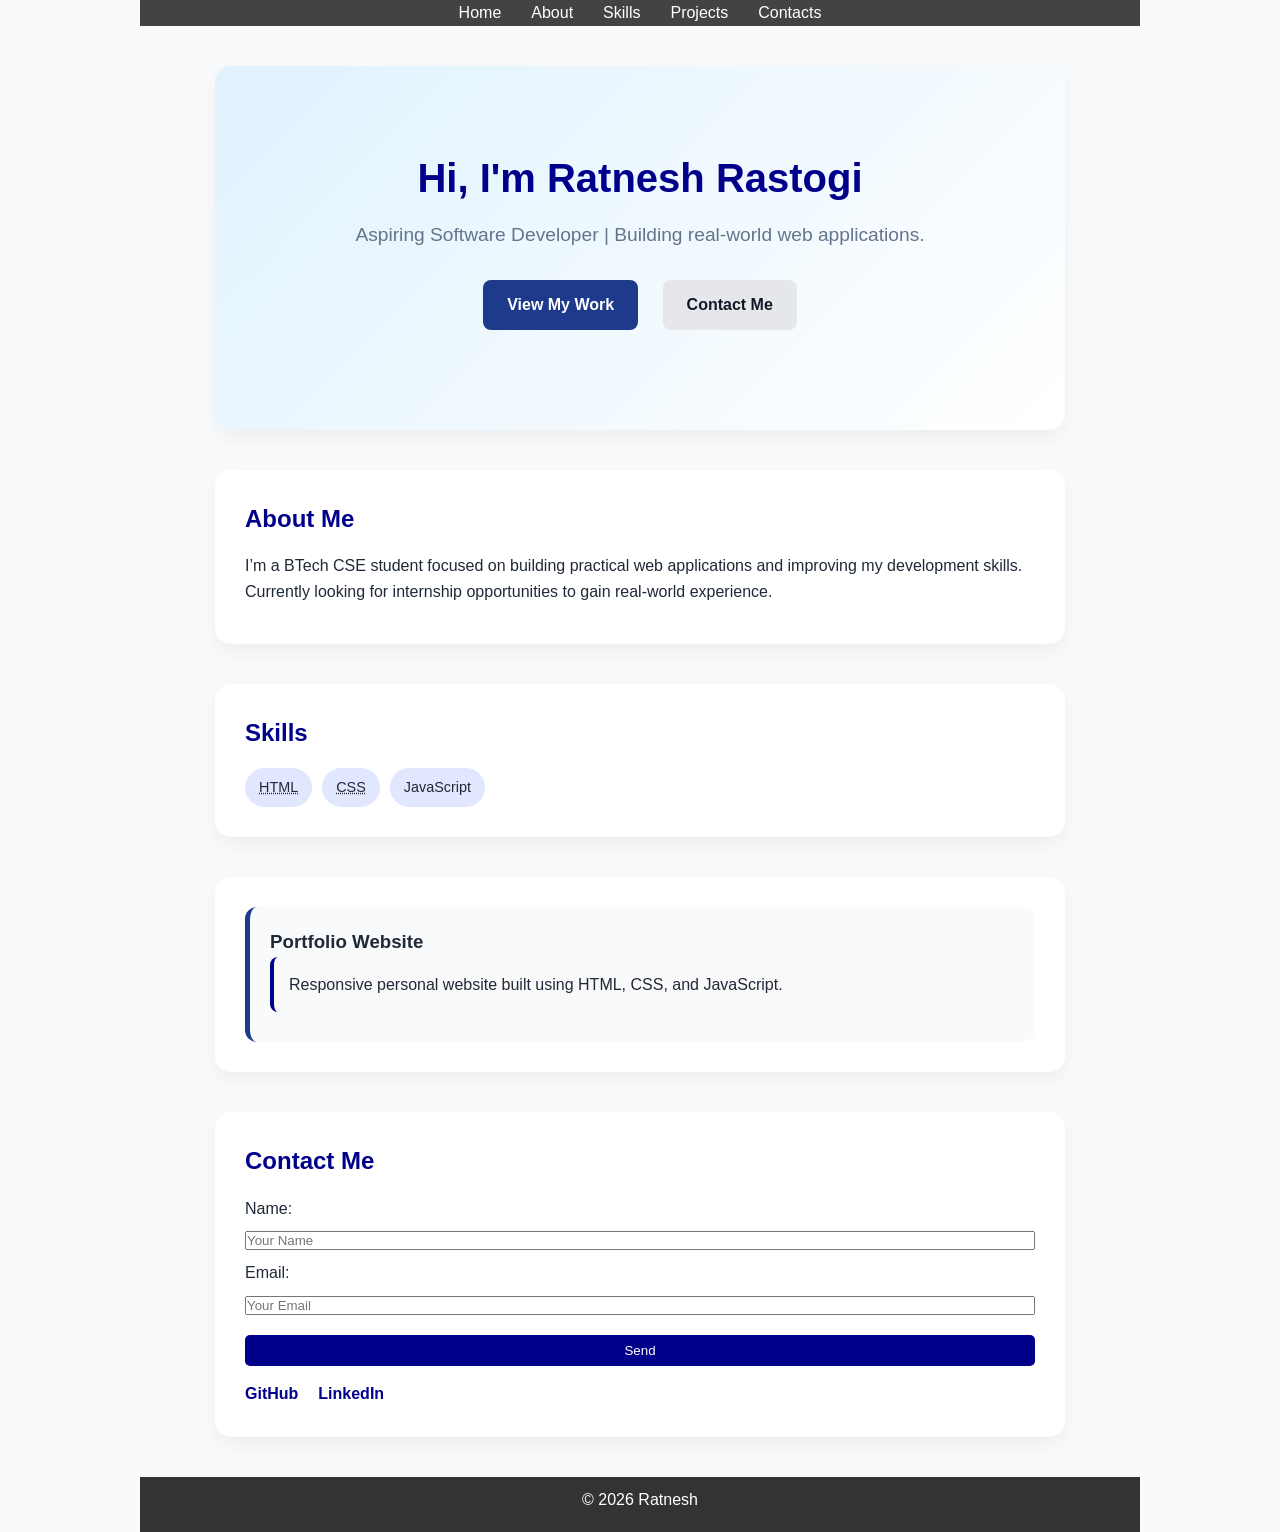
==== index.html @ c602f07c "Add files via upload" ====
<!doctype html>
<html lang="en-US">
    <head>
        <meta charset = UTF-8  />
        <meta name="author" content = "Ratnesh Rastogi"  />
        <meta name="description" content = "This is a Portfolio website. />
        <meta name="viewport" content="width=device-width, initial-scale=1.0" />

        <link rel="stylesheet" href="style.css" />

        <title>My Portfolio</title>


    </head>
    <body>
        <header>
            <nav>
                <a href="#home">Home</a>
                <a href="#about">About</a>
                <a href="#skills">Skills</a>
                <a href="#projects">Projects</a>
                <a href="#contact">Contacts</a>
            </nav>
        </header>

        <main>
            <section id="home">
                <h1>Hi, I'm Ratnesh Rastogi</h1>
                <p>Aspiring Software Developer | Building real-world web applications.</p>

                <a href="#projects" class="cta-btn">View My Work</a>
                <a href="#contact" class="cta-btn secondary">Contact Me</a>
            </section>

            <section id="about">
                <h2>About Me</h2>
                <p>I’m a BTech CSE student focused on building practical web applications 
                    and improving my development skills. Currently looking for internship opportunities 
                    to gain real-world experience.</p>
            </section>

             <section id="skills">
                <h2>Skills</h2>
                <ul>
                    <li><abbr title= "Hyper Text Markup Language">HTML</abbr></li>
                    <li><abbr title = "Cascading Style Sheet">CSS</abbr></li>
                    <li>JavaScript</li>
                </ul>
             </section>

              <section id="projects">
                <div class="project-card">
                    <h3>Portfolio Website</h3>
                    <p>Responsive personal website built using HTML, CSS, and JavaScript.</p>
                </div>
              </section>

               <section id="contact">
                <h2>Contact Me</h2>
                <form>
                    <label for="name">Name:</label>
                    <input id="name" type="text" placeholder="Your Name" required>

                    <label for="email">Email:</label>
                    <input id="email" type="email" placeholder="Your Email" required>

                    <button type="submit">Send</button>
                </form>

                <div class="contact-links">
                    <a href="https://github.com/Ratnesh-Rastogi">GitHub</a>
                    <a href="https://www.linkedin.com/in/ratneshrastogi/">LinkedIn</a>
                </div>
               </section>

        </main>

        <footer>
            <p>© 2026 Ratnesh</p>
        </footer>
    </body>
</html>
---- style.css ----
:root {
    --primary: #1e3a8a;
    --secondary: #64748b;
    --bg: #f8fafc;
    --white: #ffffff;
}



h1, h2 {
    color: darkblue;
}

h2 {
    margin-bottom: 15px;
}

p {
    margin-bottom: 10px;
}

/* Reset */
* {
    margin: 0;
    padding: 0;
    box-sizing: border-box;
}

/* Body */
body {
    font-family: 'Segoe UI', sans-serif;
    background-color: var(--bg);
    max-width: 1000px;
    margin: auto;
    line-height: 1.6;
    color: #1f2937;
}

.project-card {
    background: #f9fafb;
    padding: 20px;
    border-radius: 12px;
    border-left: 5px solid var(--primary);
}

/* Header */
header {
    position: sticky;
    top: 0;
    background: #434343;
    z-index: 1000;
}

nav {
    display: flex;
    justify-content: center;
    gap: 30px;
}

nav a {
    color: white;
    text-decoration: none;
    font-weight: 500;
    transition: 0.2s;
}

nav a:hover {
    color: #93c5fd;
}

.cta-btn {
    display: inline-block;
    margin: 20px 10px;
    padding: 12px 24px;
    background: var(--primary);
    color: white;
    text-decoration: none;
    border-radius: 8px;
    font-weight: 600;
    transition: all 0.3s ease;
}

.cta-btn:hover {
    transform: translateY(-2px);
    box-shadow: 0 6px 15px rgba(0,0,0,0.15);
}

.cta-btn.secondary {
    background: #e5e7eb;
    color: #111827;
}


/* Sections */
section {
    margin: 40px auto;
    padding: 30px;
    background: var(--white);
    border-radius: 16px;
    box-shadow: 0 8px 20px rgba(0,0,0,0.05);
    max-width: 850px;
    transition: 0.3s ease;
}

section:hover {
    transform: translateY(-5px);
}

form {
    display: flex;
    flex-direction: column;
    gap: 10px;
}

form button {
    margin-top: 10px;
    padding: 8px;
    border: none;
    background-color: darkblue;
    color: white;
    border-radius: 5px;
    cursor: pointer;
}

form button:hover {
    background-color: #00008b;
}

html {
    scroll-behavior: smooth;
}

#skills ul {
    display: flex;
    flex-wrap: wrap;
    gap: 10px;
    list-style: none;
}

#skills li {
    background: #e0e7ff;
    padding: 8px 14px;
    border-radius: 20px;
    font-size: 0.9rem;
}

#projects p {
    background-color: #f9f9f9;
    padding: 15px;
    border-left: 4px solid darkblue;
    border-radius: 8px;
}

/* Home */
#home {
    text-align: center;
    padding: 80px 20px;
    background: linear-gradient(135deg, #e0f2fe, #ffffff);
    border-radius: 16px;
}

#home h1 {
    font-size: 2.5rem;
    margin-bottom: 10px;
}

#home p {
    font-size: 1.2rem;
    color: var(--secondary);
}

#contact a {
    color: darkblue;
    font-weight: bold;
    text-decoration: none;
}

#contact a:hover {
    text-decoration: underline;
}

#contact p {
    margin-top: 15px;
}

.contact-links {
    margin-top: 15px;
    display: flex;
    gap: 20px;
}

.contact-links a {
    color: var(--primary);
    font-weight: 600;
    text-decoration: none;
}

/* Footer */
footer {
    text-align: center;
    padding: 10px;
    background-color: #333;
    color: white;
    margin-top: 20px;
}
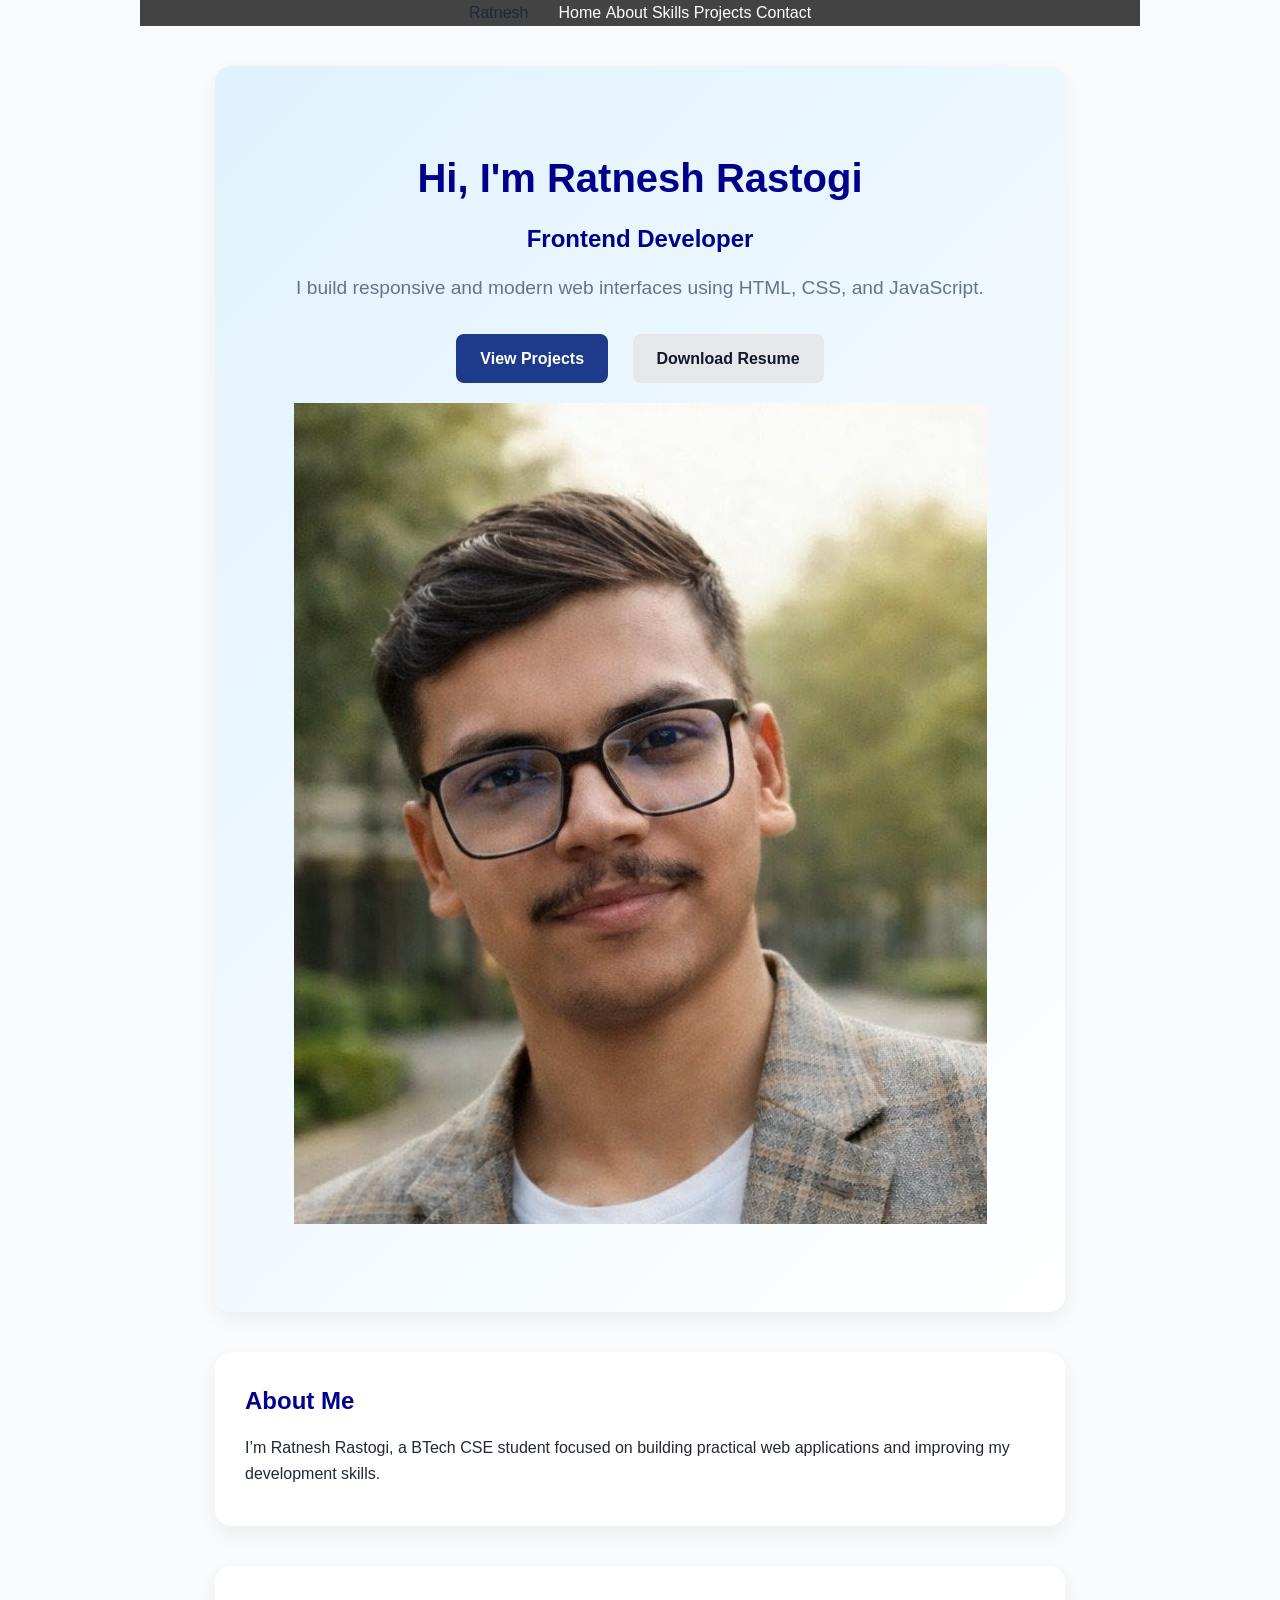
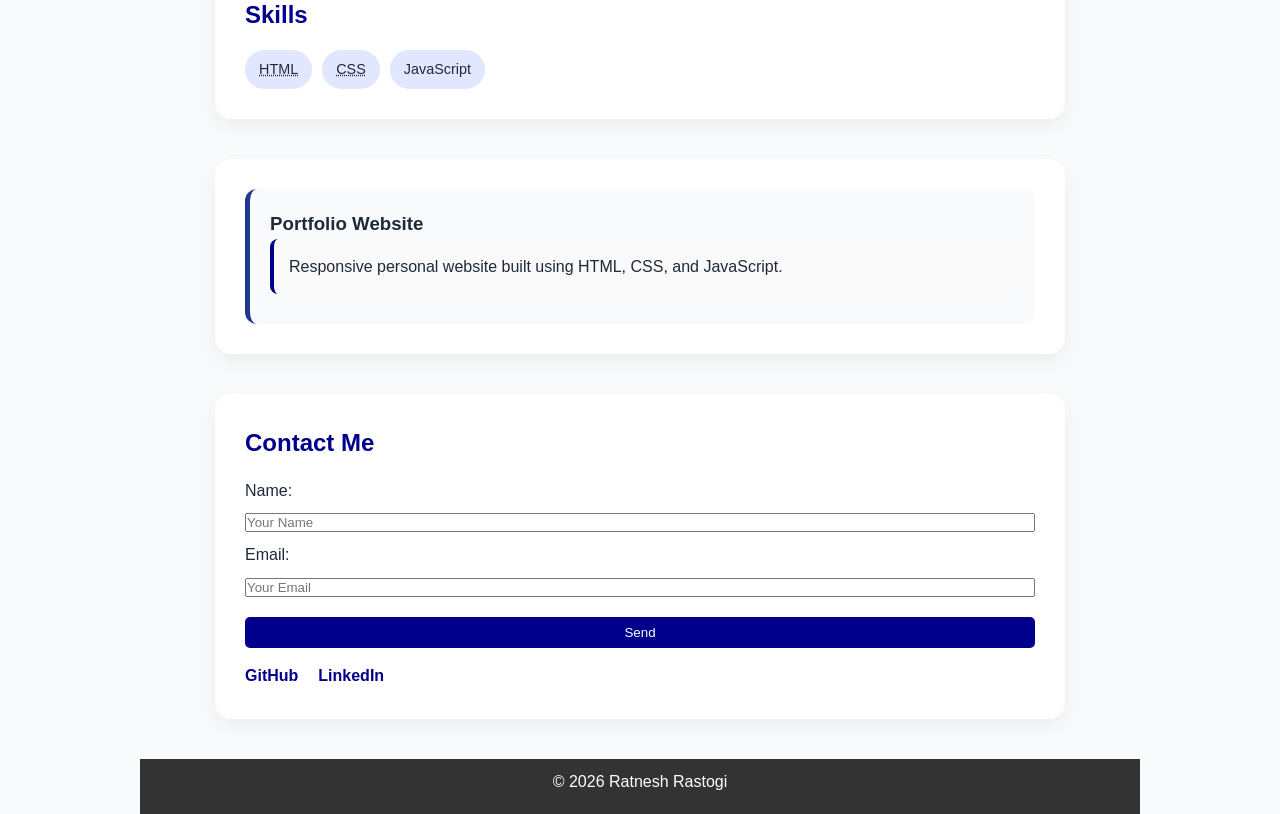
==== commit cface345: "ui updated Updated the portfolio website layout and content." ====
--- a/index.html
+++ b/index.html
@@ -3,7 +3,7 @@
     <head>
         <meta charset = UTF-8  />
         <meta name="author" content = "Ratnesh Rastogi"  />
-        <meta name="description" content = "This is a Portfolio website. />
+        <meta name="description" content = "This is a Portfolio website."/>
         <meta name="viewport" content="width=device-width, initial-scale=1.0" />
 
         <link rel="stylesheet" href="style.css" />
@@ -15,28 +15,43 @@
     <body>
         <header>
             <nav>
-                <a href="#home">Home</a>
-                <a href="#about">About</a>
-                <a href="#skills">Skills</a>
-                <a href="#projects">Projects</a>
-                <a href="#contact">Contacts</a>
+                <span class="logo">Ratnesh</span>
+
+                <div class="nav-links">
+                    <a href="#home">Home</a>
+                    <a href="#about">About</a>
+                    <a href="#skills">Skills</a>
+                    <a href="#projects">Projects</a>
+                    <a href="#contact">Contact</a>
+                </div>
             </nav>
         </header>
 
         <main>
+
             <section id="home">
-                <h1>Hi, I'm Ratnesh Rastogi</h1>
-                <p>Aspiring Software Developer | Building real-world web applications.</p>
+                <div class="hero">
+        
+                    <div class="hero-text">
+                        <h1>Hi, I'm Ratnesh Rastogi</h1>
+                        <h2>Frontend Developer</h2>
+                        <p>I build responsive and modern web interfaces using HTML, CSS, and JavaScript.</p>
 
-                <a href="#projects" class="cta-btn">View My Work</a>
-                <a href="#contact" class="cta-btn secondary">Contact Me</a>
+                        <a href="#projects" class="cta-btn">View Projects</a>
+                        <a href="#" class="cta-btn secondary">Download Resume</a>
+                    </div>
+
+                    <div class="hero-image">
+                        <img src="images/profile.jpeg" alt="Ratnesh">
+                    </div>
+
+                </div>
             </section>
 
             <section id="about">
                 <h2>About Me</h2>
-                <p>I’m a BTech CSE student focused on building practical web applications 
-                    and improving my development skills. Currently looking for internship opportunities 
-                    to gain real-world experience.</p>
+                <p><p>I’m Ratnesh Rastogi, a BTech CSE student focused on building practical
+                     web applications and improving my development skills.</p></p>
             </section>
 
              <section id="skills">
@@ -76,7 +91,7 @@
         </main>
 
         <footer>
-            <p>© 2026 Ratnesh</p>
+            <p>© 2026 Ratnesh Rastogi</p>
         </footer>
     </body>
-</html>+</html>
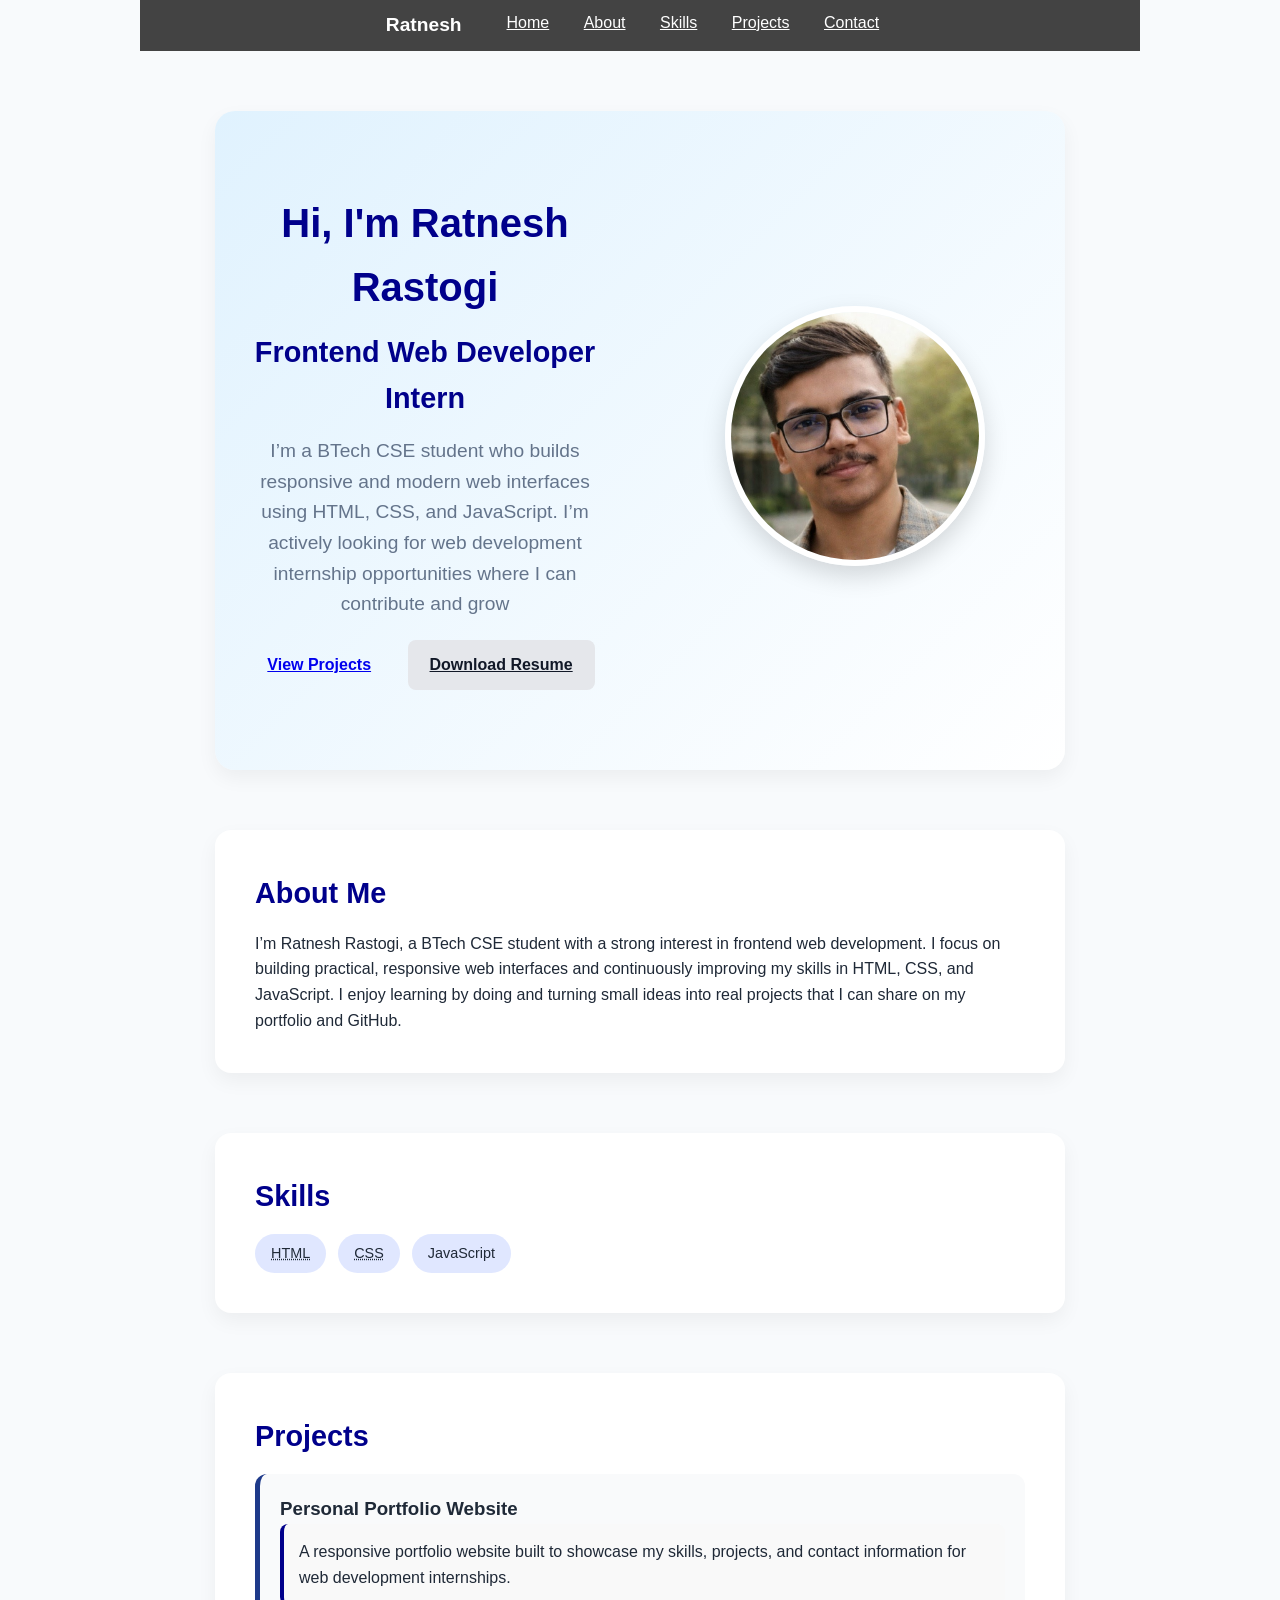
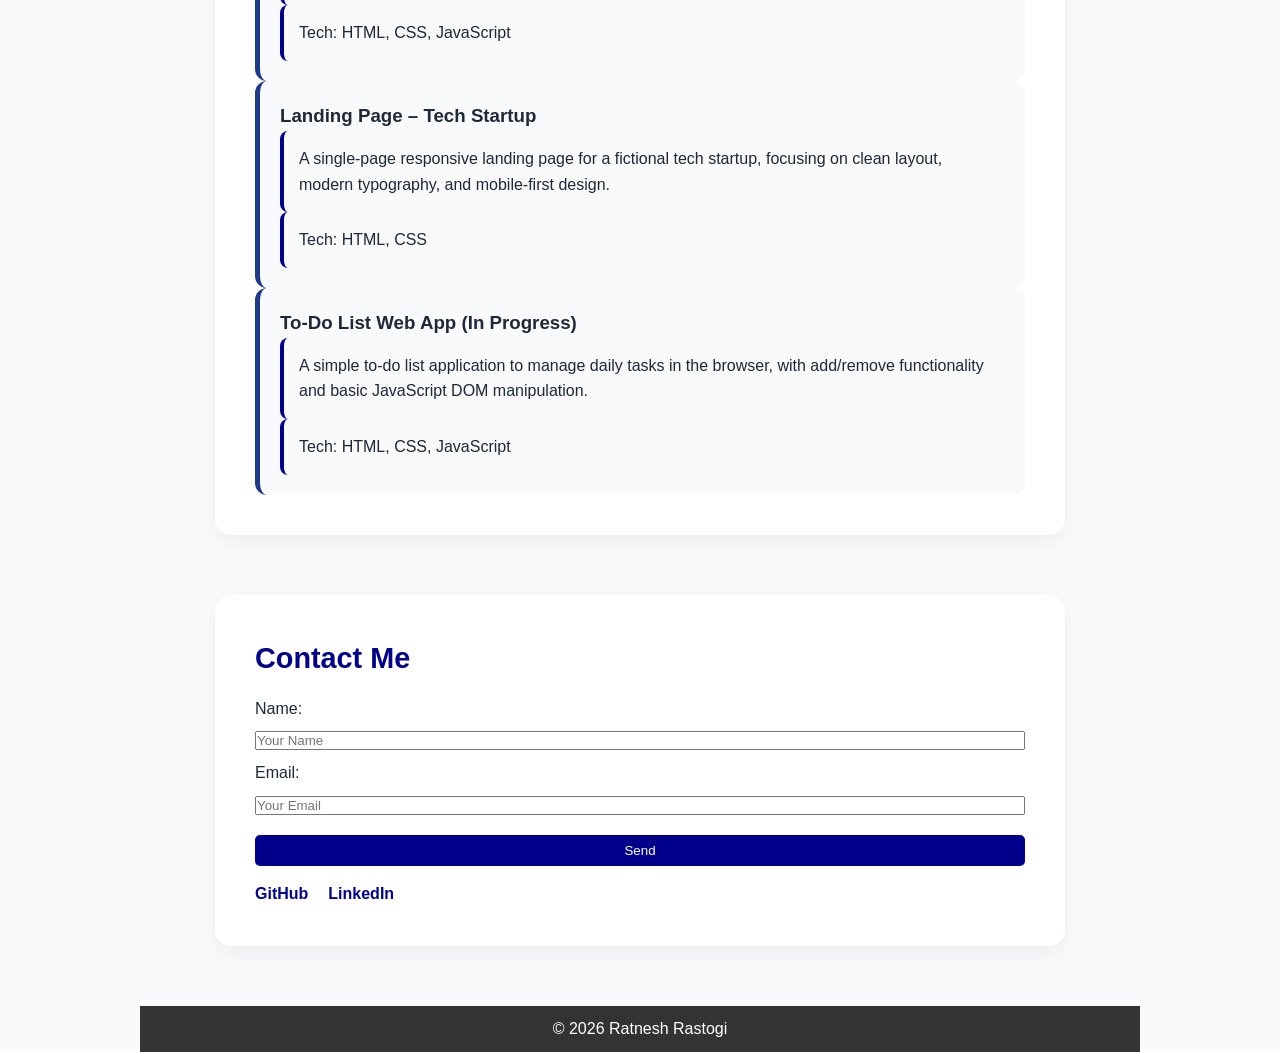
==== commit f6c0188e: "Add files via upload" ====
--- a/index.html
+++ b/index.html
@@ -34,9 +34,10 @@
         
                     <div class="hero-text">
                         <h1>Hi, I'm Ratnesh Rastogi</h1>
-                        <h2>Frontend Developer</h2>
-                        <p>I build responsive and modern web interfaces using HTML, CSS, and JavaScript.</p>
-
+                        <h2>Frontend Web Developer Intern</h2>
+                        <p>I’m a BTech CSE student who builds responsive and modern web interfaces 
+                            using HTML, CSS, and JavaScript. I’m actively looking for web development 
+                            internship opportunities where I can contribute and grow</p>
                         <a href="#projects" class="cta-btn">View Projects</a>
                         <a href="#" class="cta-btn secondary">Download Resume</a>
                     </div>
@@ -50,8 +51,10 @@
 
             <section id="about">
                 <h2>About Me</h2>
-                <p><p>I’m Ratnesh Rastogi, a BTech CSE student focused on building practical
-                     web applications and improving my development skills.</p></p>
+                <p>I’m Ratnesh Rastogi, a BTech CSE student with a strong interest in frontend web development.
+                    I focus on building practical, responsive web interfaces and continuously improving my skills 
+                    in HTML, CSS, and JavaScript. I enjoy learning by doing and turning small ideas into real 
+                    projects that I can share on my portfolio and GitHub.</p>
             </section>
 
              <section id="skills">
@@ -63,12 +66,28 @@
                 </ul>
              </section>
 
-              <section id="projects">
-                <div class="project-card">
-                    <h3>Portfolio Website</h3>
-                    <p>Responsive personal website built using HTML, CSS, and JavaScript.</p>
-                </div>
-              </section>
+              <section id="projects" class="projects">
+                    <h2>Projects</h2>
+                    <div class="projects-grid">
+                        <article class="project-card">
+                        <h3>Personal Portfolio Website</h3>
+                        <p>A responsive portfolio website built to showcase my skills, projects, and contact information for web development internships.</p>
+                        <p class="project-tech">Tech: HTML, CSS, JavaScript</p>
+                        </article>
+
+                        <article class="project-card">
+                        <h3>Landing Page – Tech Startup</h3>
+                        <p>A single-page responsive landing page for a fictional tech startup, focusing on clean layout, modern typography, and mobile-first design.</p>
+                        <p class="project-tech">Tech: HTML, CSS</p>
+                        </article>
+
+                        <article class="project-card">
+                        <h3>To‑Do List Web App (In Progress)</h3>
+                        <p>A simple to‑do list application to manage daily tasks in the browser, with add/remove functionality and basic JavaScript DOM manipulation.</p>
+                        <p class="project-tech">Tech: HTML, CSS, JavaScript</p>
+                        </article>
+                    </div>
+                </section>
 
                <section id="contact">
                 <h2>Contact Me</h2>
@@ -94,4 +113,4 @@
             <p>© 2026 Ratnesh Rastogi</p>
         </footer>
     </body>
-</html>
+</html>
--- a/style.css
+++ b/style.css
@@ -13,10 +13,11 @@
 
 h2 {
     margin-bottom: 15px;
+    font-size: 1.8rem;
 }
 
 p {
-    margin-bottom: 10px;
+    line-height: 1.6;
 }
 
 /* Reset */
@@ -40,7 +41,13 @@
     background: #f9fafb;
     padding: 20px;
     border-radius: 12px;
-    border-left: 5px solid var(--primary);
+    border-left: 5px solid #1e3a8a;
+    transition: 0.3s;
+}
+
+.project-card:hover {
+    transform: translateY(-5px);
+    box-shadow: 0 10px 25px rgba(0,0,0,0.1);
 }
 
 /* Header */
@@ -48,6 +55,7 @@
     position: sticky;
     top: 0;
     background: #434343;
+    padding: 10px 0;
     z-index: 1000;
 }
 
@@ -59,7 +67,7 @@
 
 nav a {
     color: white;
-    text-decoration: none;
+    margin: 0 15px;
     font-weight: 500;
     transition: 0.2s;
 }
@@ -70,19 +78,16 @@
 
 .cta-btn {
     display: inline-block;
-    margin: 20px 10px;
-    padding: 12px 24px;
-    background: var(--primary);
-    color: white;
-    text-decoration: none;
+    margin: 20px 10px 0 0;
+    padding: 12px 22px;
     border-radius: 8px;
     font-weight: 600;
     transition: all 0.3s ease;
 }
 
 .cta-btn:hover {
-    transform: translateY(-2px);
-    box-shadow: 0 6px 15px rgba(0,0,0,0.15);
+    transform: translateY(-3px);
+    box-shadow: 0 8px 20px rgba(0,0,0,0.15);
 }
 
 .cta-btn.secondary {
@@ -93,8 +98,8 @@
 
 /* Sections */
 section {
-    margin: 40px auto;
-    padding: 30px;
+    margin: 60px auto;
+    padding: 40px;
     background: var(--white);
     border-radius: 16px;
     box-shadow: 0 8px 20px rgba(0,0,0,0.05);
@@ -133,13 +138,14 @@
 #skills ul {
     display: flex;
     flex-wrap: wrap;
-    gap: 10px;
+    gap: 12px;
     list-style: none;
+    padding: 0;
 }
 
 #skills li {
     background: #e0e7ff;
-    padding: 8px 14px;
+    padding: 8px 16px;
     border-radius: 20px;
     font-size: 0.9rem;
 }
@@ -156,7 +162,7 @@
     text-align: center;
     padding: 80px 20px;
     background: linear-gradient(135deg, #e0f2fe, #ffffff);
-    border-radius: 16px;
+    border-radius: 20px;
 }
 
 #home h1 {
@@ -204,5 +210,50 @@
     margin-top: 20px;
 }
 
-
-
+.hero {
+    display: flex;
+    align-items: center;
+    justify-content: space-between;
+    gap: 50px;
+    flex-wrap: wrap;
+}
+
+.hero-text {
+    flex: 1;
+}
+
+.hero-text h1 {
+    font-size: 2.8rem;
+    font-weight: 700;
+}
+
+.hero-image {
+    flex: 1;
+    text-align: center;
+}
+
+.hero-image img {
+    width: 260px;
+    height: 260px;
+    object-fit: cover;
+    border-radius: 50%;
+    border: 6px solid white;
+    transition: 0.3s;
+    box-shadow: 0 10px 25px rgba(0,0,0,0.15);
+}
+
+.hero-image img:hover {
+    transform: scale(1.05);
+}
+
+.hero-text p {
+    font-size: 1.1rem;
+    margin-top: 10px;
+    color: #6b7280;
+}
+
+.logo {
+    font-weight: bold;
+    color: white;
+    font-size: 1.2rem;
+}
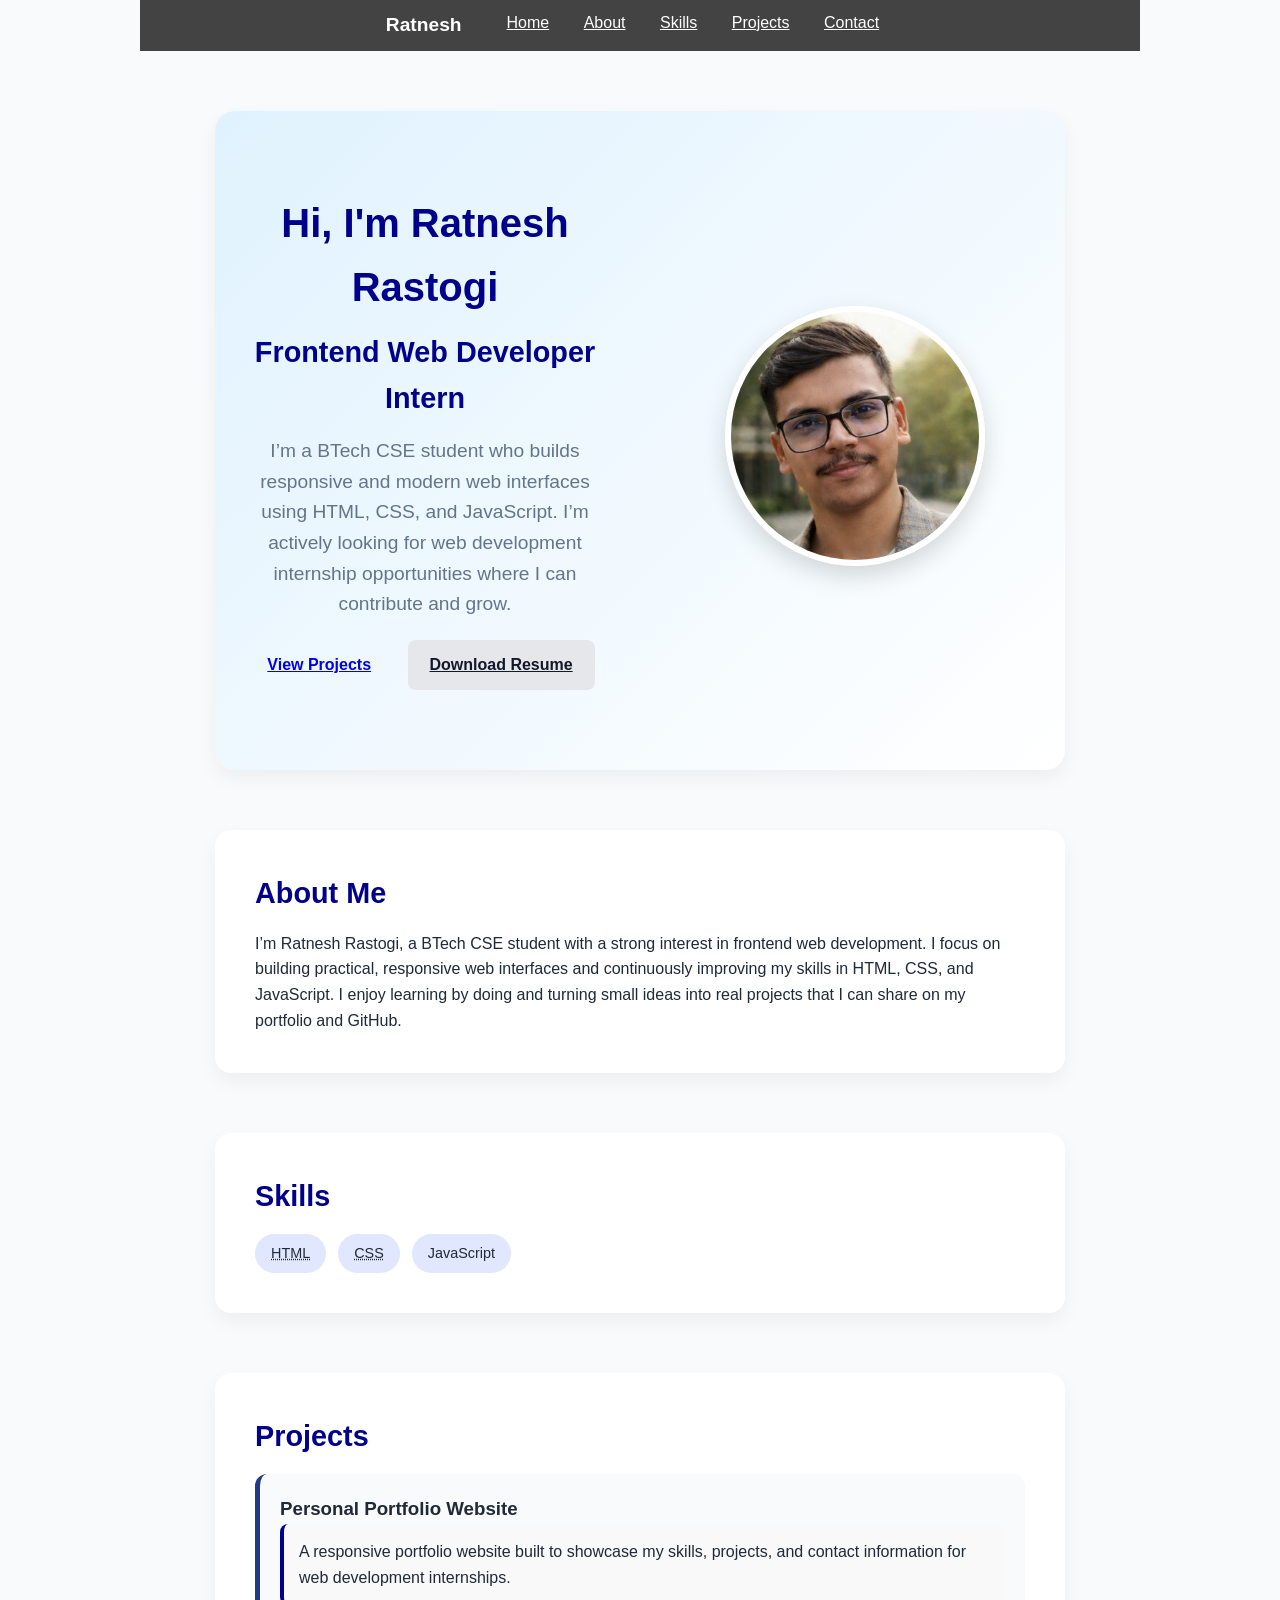
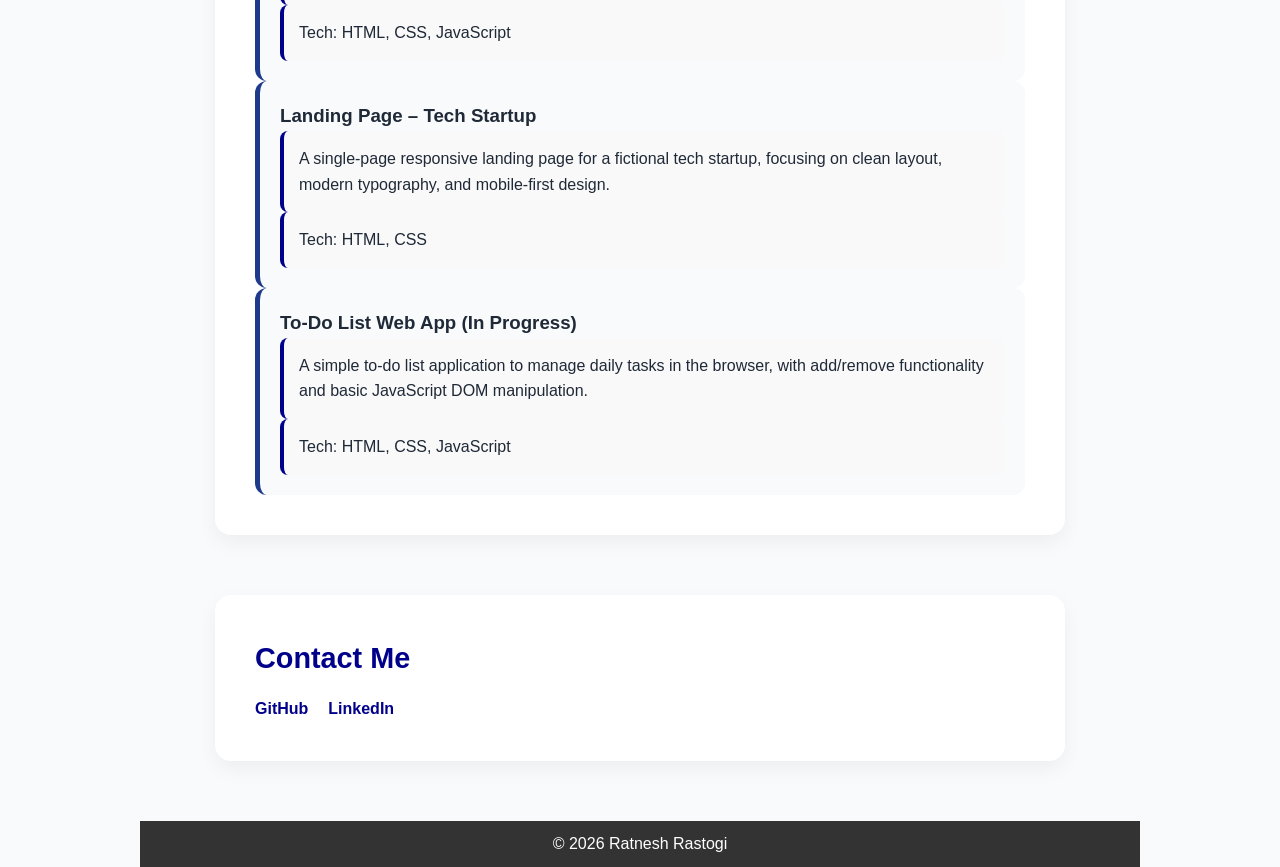
==== commit d86cfcc7: "Update index.html" ====
--- a/index.html
+++ b/index.html
@@ -37,7 +37,7 @@
                         <h2>Frontend Web Developer Intern</h2>
                         <p>I’m a BTech CSE student who builds responsive and modern web interfaces 
                             using HTML, CSS, and JavaScript. I’m actively looking for web development 
-                            internship opportunities where I can contribute and grow</p>
+                            internship opportunities where I can contribute and grow.</p>
                         <a href="#projects" class="cta-btn">View Projects</a>
                         <a href="#" class="cta-btn secondary">Download Resume</a>
                     </div>
@@ -91,7 +91,7 @@
 
                <section id="contact">
                 <h2>Contact Me</h2>
-                <form>
+                <!-- <form>
                     <label for="name">Name:</label>
                     <input id="name" type="text" placeholder="Your Name" required>
 
@@ -99,7 +99,7 @@
                     <input id="email" type="email" placeholder="Your Email" required>
 
                     <button type="submit">Send</button>
-                </form>
+                </form> -->
 
                 <div class="contact-links">
                     <a href="https://github.com/Ratnesh-Rastogi">GitHub</a>
@@ -113,4 +113,4 @@
             <p>© 2026 Ratnesh Rastogi</p>
         </footer>
     </body>
-</html>+</html>
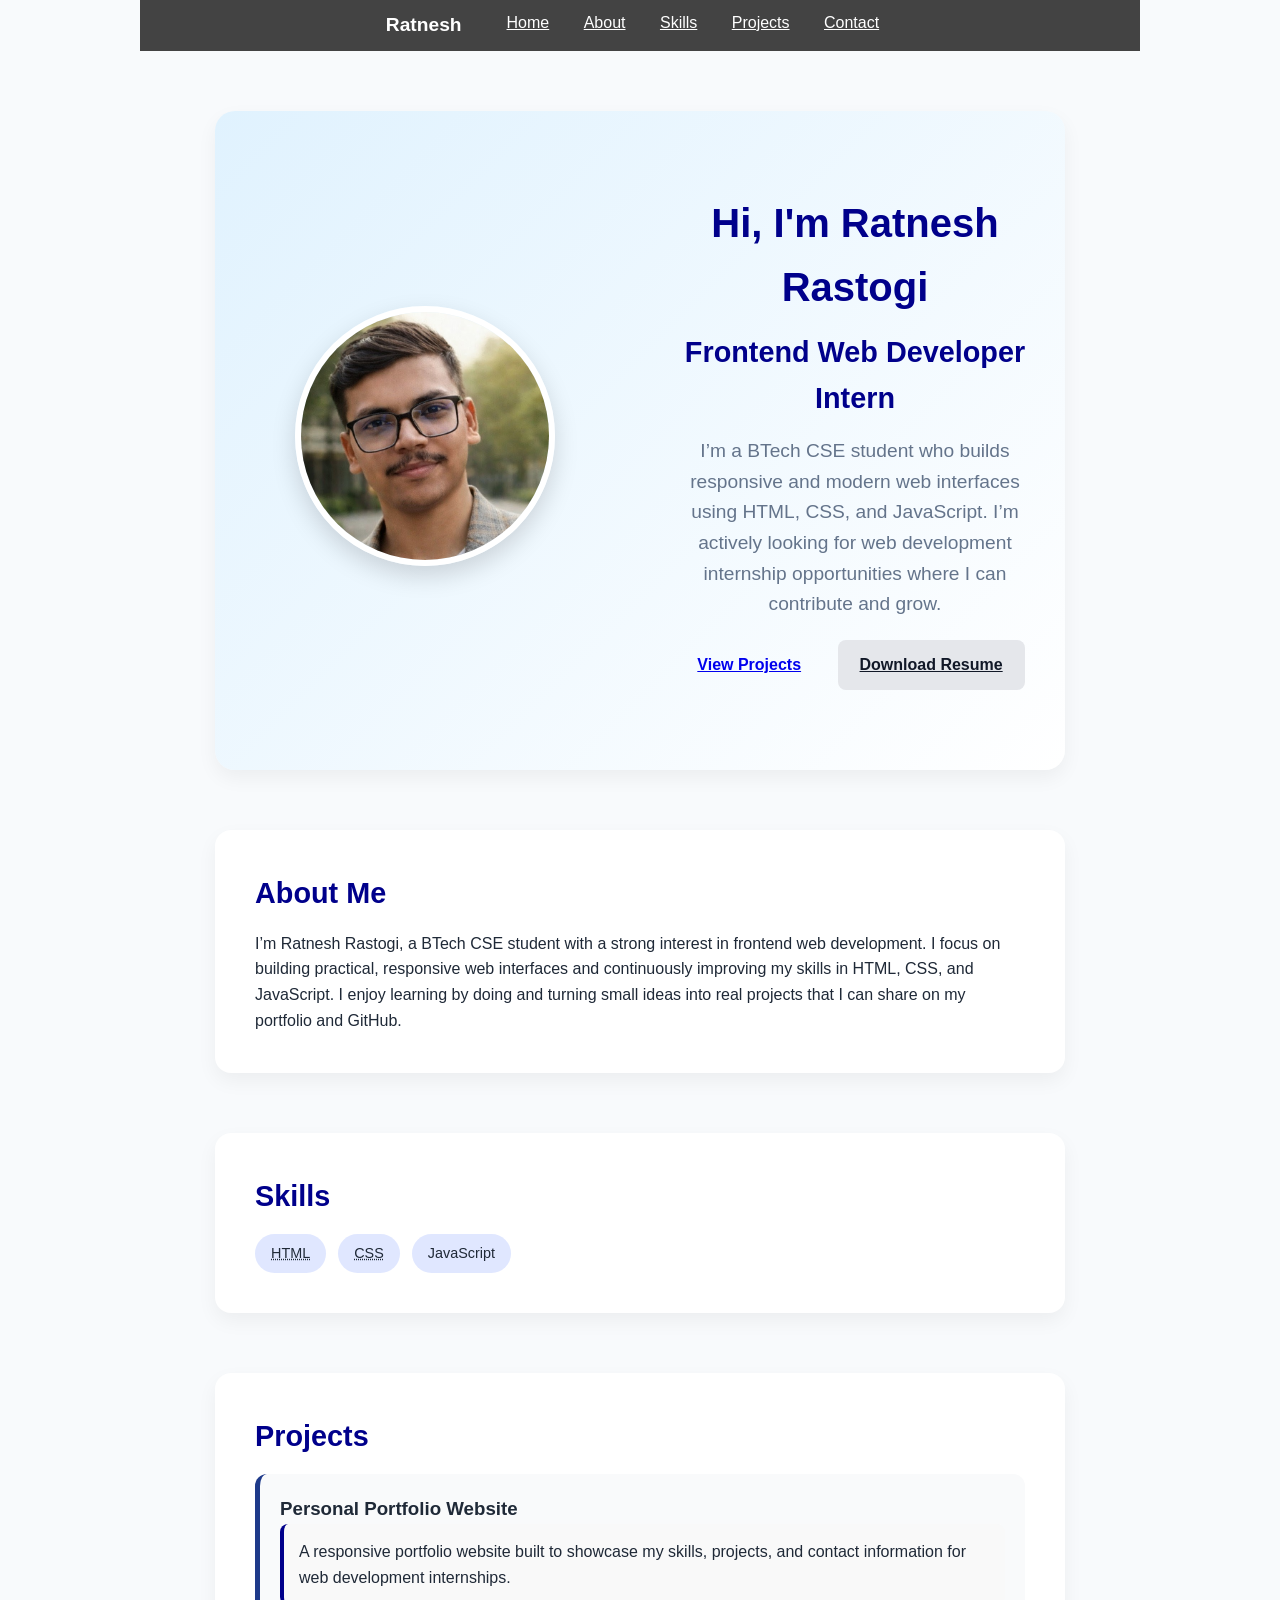
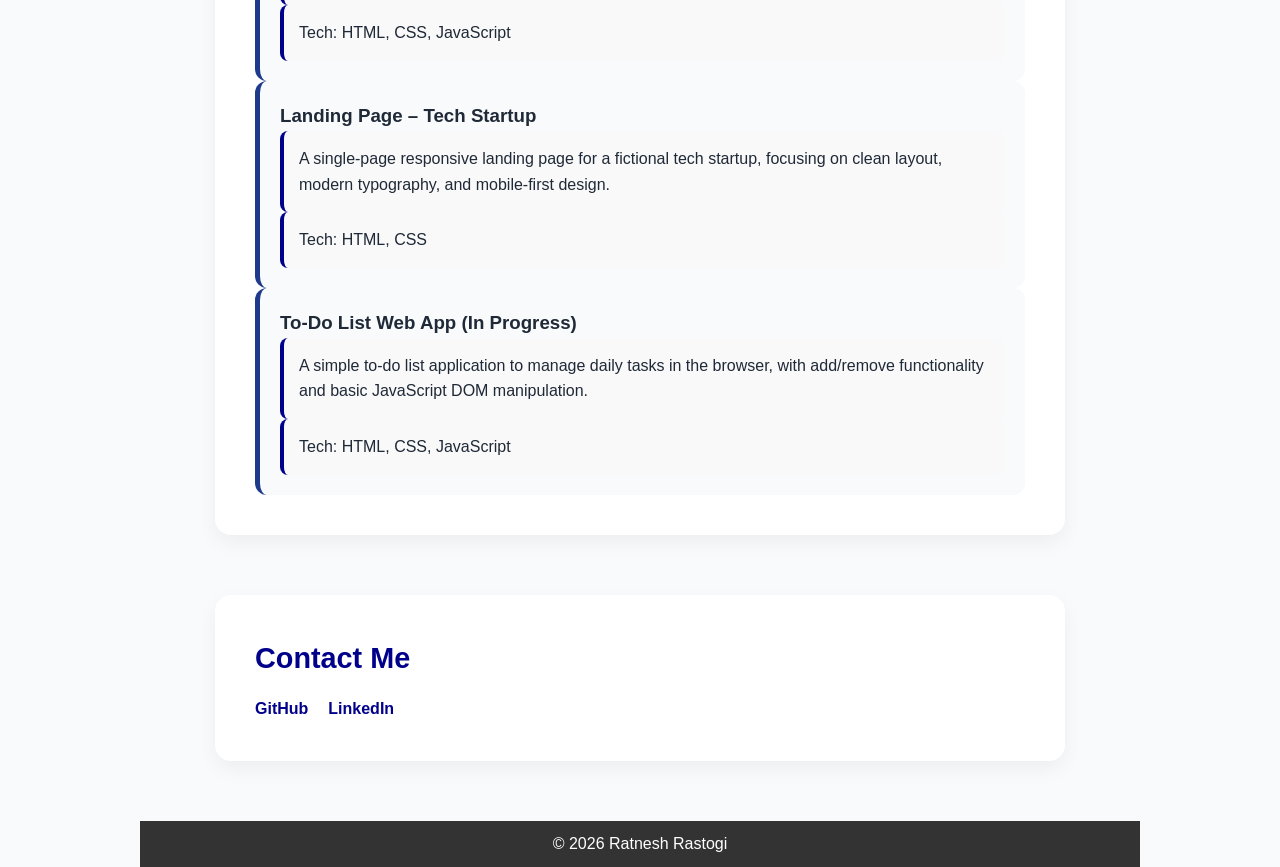
==== commit 91ce7deb: "Fix HTML formatting and structure" ====
--- a/index.html
+++ b/index.html
@@ -31,6 +31,10 @@
 
             <section id="home">
                 <div class="hero">
+                    
+                    <div class="hero-image">
+                        <img src="images/profile.jpeg" alt="Ratnesh">
+                    </div>
         
                     <div class="hero-text">
                         <h1>Hi, I'm Ratnesh Rastogi</h1>
@@ -39,11 +43,7 @@
                             using HTML, CSS, and JavaScript. I’m actively looking for web development 
                             internship opportunities where I can contribute and grow.</p>
                         <a href="#projects" class="cta-btn">View Projects</a>
-                        <a href="#" class="cta-btn secondary">Download Resume</a>
-                    </div>
-
-                    <div class="hero-image">
-                        <img src="images/profile.jpeg" alt="Ratnesh">
+                        <a href="RATNESH RASTOGI.Resume.pdf" class="cta-btn secondary">Download Resume</a>
                     </div>
 
                 </div>
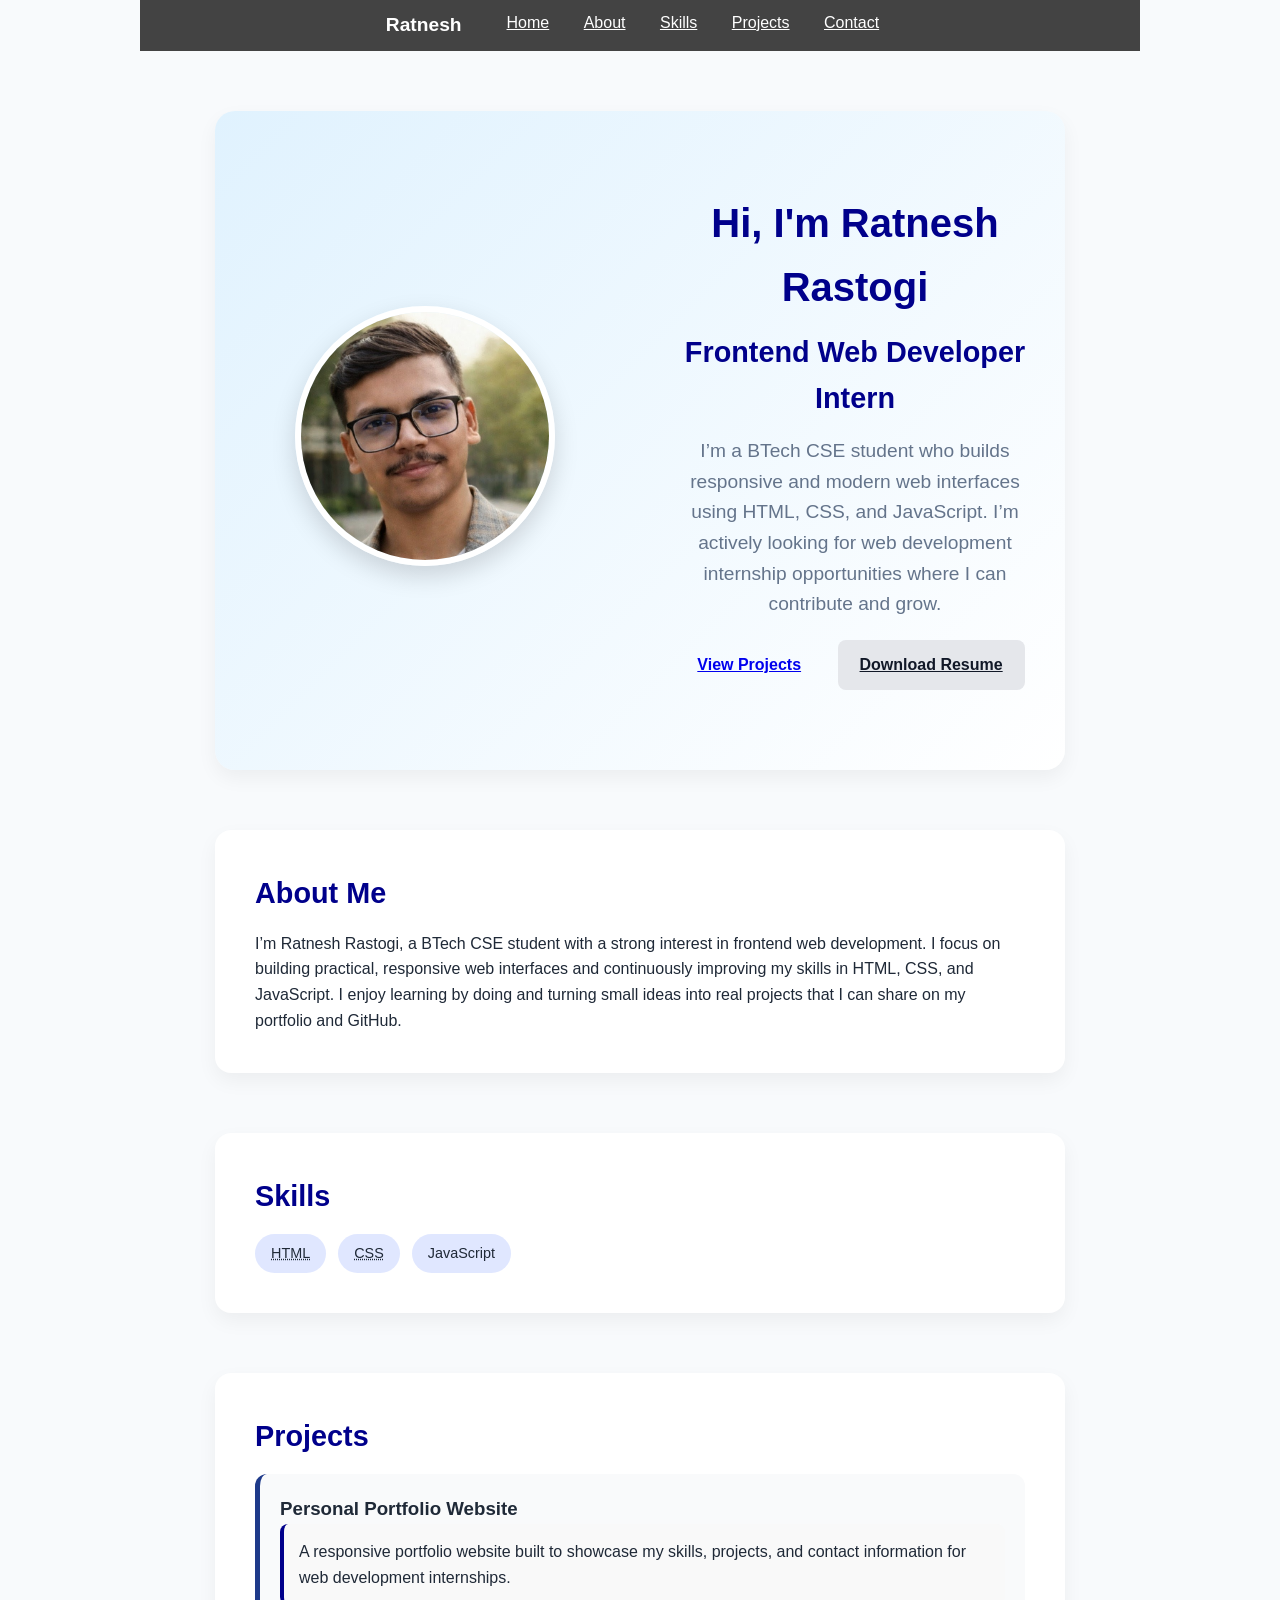
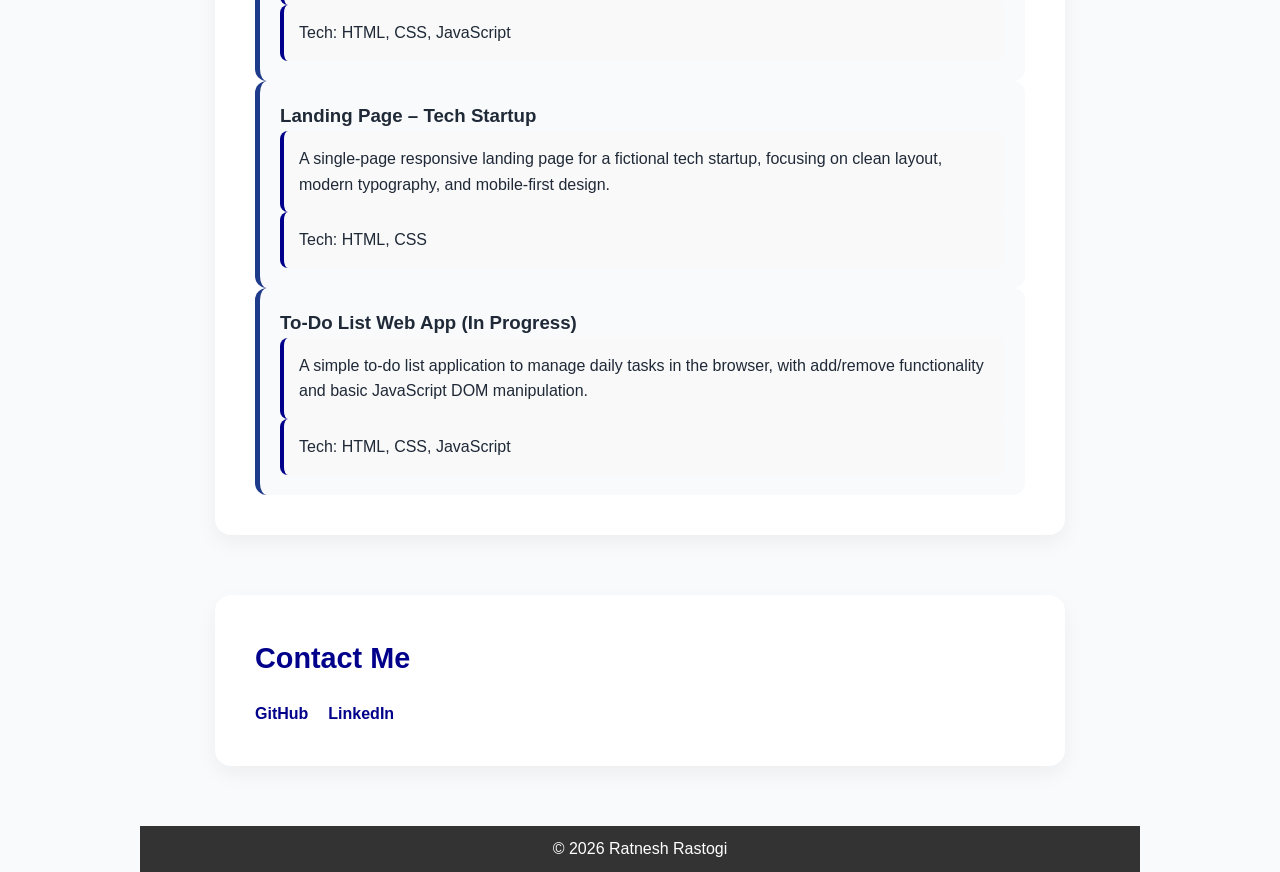
==== commit ce6dd1aa: "Add files via upload" ====
--- a/index.html
+++ b/index.html
@@ -43,7 +43,7 @@
                             using HTML, CSS, and JavaScript. I’m actively looking for web development 
                             internship opportunities where I can contribute and grow.</p>
                         <a href="#projects" class="cta-btn">View Projects</a>
-                        <a href="RATNESH RASTOGI.Resume.pdf" class="cta-btn secondary">Download Resume</a>
+                        <a href="Ratnesh Resume.pdf" class="cta-btn secondary">Download Resume</a>
                     </div>
 
                 </div>
@@ -113,4 +113,4 @@
             <p>© 2026 Ratnesh Rastogi</p>
         </footer>
     </body>
-</html>
+</html>
--- a/style.css
+++ b/style.css
@@ -190,7 +190,7 @@
 }
 
 .contact-links {
-    margin-top: 15px;
+    margin-top: 20px;
     display: flex;
     gap: 20px;
 }
